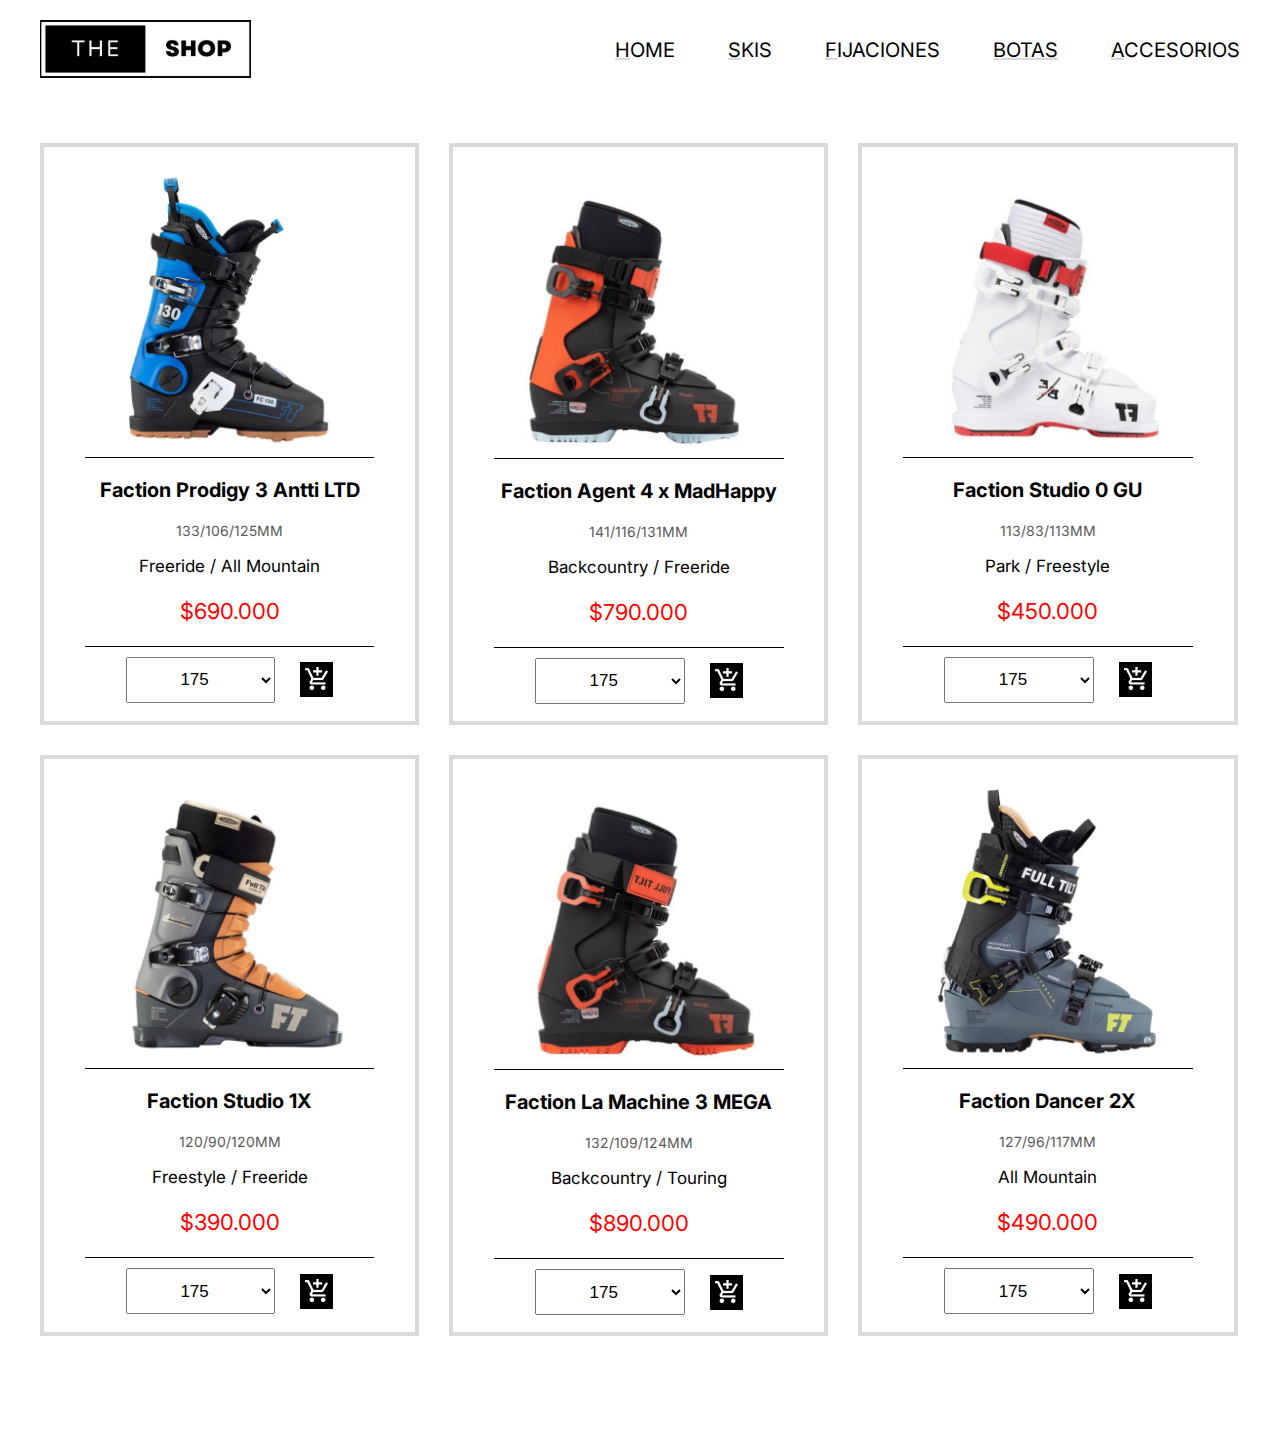
==== botas.html @ 1efed8c3 "First Commit" ====
<!DOCTYPE html>
<html lang="en">
<head>
    <meta charset="UTF-8">
    <meta http-equiv="X-UA-Compatible" content="IE=edge">
    <meta name="viewport" content="width=device-width, initial-scale=1.0">
    <style>
        @import url('https://fonts.googleapis.com/css2?family=Inter:wght@500;600&display=swap');
      </style>
    <link rel="stylesheet" href="style.css">
    <title>The Shop</title>
</head>
<body>
   <div class="wrapper">
        <header>
            <a href="index.html"><img src="images/logo.svg" alt=""></a>
            <nav>
                <ul>
                    <li><a href="index.html"><span>H</span>OME</a></li>
                    <li><a href="skis.html"><span>S</span>KIS</a></li>
                    <li><a href="fijaciones.html"><span>F</span>IJACIONES</a></li>
                    <li><a class="current" href="botas.html"><span>B</span>OTAS</a></li>
                    <li><a href="accesorios.html"><span>A</span>CCESORIOS</a></li>
                </ul>
            </nav>
        </header>
        <main class="prods-main">
            <div class="cards">
                <div class="card">
                    <div class="prod-img">
                        <img src="images/bota-1.png" alt="">
                    </div>
                    <div class="prod-txt">
                        <h3 class="prod-name">Faction Prodigy 3 Antti LTD</h3>
                        <p class="prod-descr">133/106/125MM</p>
                        <p class="prod-type">Freeride / All Mountain</p>
                        <p class="price">$690.000</p>
                    </div>
                    <div class="prod-inter">
                        <select name="languages" id="lang">
                            <option value="175">175</option>
                            <option value="182">182</option>
                            <option value="188">188</option>
                        </select>
                        <button>
                            <a href="#"><img src="images/carrito.png" alt=""></a>
                        </button>
                    </div>
                </div>
                <div class="card">
                    <div class="prod-img">
                        <img src="images/bota-2.png" alt="">
                    </div>
                    <div class="prod-txt">
                        <h3 class="prod-name">Faction Agent 4 x MadHappy</h3>
                        <p class="prod-descr">141/116/131MM</p>
                        <p class="prod-type">Backcountry / Freeride</p>
                        <p class="price">$790.000</p>
                    </div>
                    <div class="prod-inter">
                        <select name="languages" id="lang">
                            <option value="175">175</option>
                            <option value="182">182</option>
                            <option value="188">188</option>
                        </select>
                        <button>
                            <a href="#"><img src="images/carrito.png" alt=""></a>
                        </button>
                    </div>
                </div>
                <div class="card">
                    <div class="prod-img">
                        <img src="images/bota-3.png" alt="">
                    </div>
                    <div class="prod-txt">
                        <h3 class="prod-name">Faction Studio 0 GU</h3>
                        <p class="prod-descr">113/83/113MM</p>
                        <p class="prod-type">Park / Freestyle</p>
                        <p class="price">$450.000</p>
                    </div>
                    <div class="prod-inter">
                        <select name="languages" id="lang">
                            <option value="175">175</option>
                            <option value="182">182</option>
                            <option value="188">188</option>
                        </select>
                        <button>
                            <a href="#"><img src="images/carrito.png" alt=""></a>
                        </button>
                    </div>
                </div>
                <div class="card">
                    <div class="prod-img">
                        <img src="images/bota-4.png" alt="">
                    </div>
                    <div class="prod-txt">
                        <h3 class="prod-name">Faction Studio 1X</h3>
                        <p class="prod-descr">120/90/120MM</p>
                        <p class="prod-type">Freestyle / Freeride</p>
                        <p class="price">$390.000</p>
                    </div>
                    <div class="prod-inter">
                        <select name="languages" id="lang">
                            <option value="175">175</option>
                            <option value="182">182</option>
                            <option value="188">188</option>
                        </select>
                        <button>
                            <a href="#"><img src="images/carrito.png" alt=""></a>
                        </button>
                    </div>
                </div>
                <div class="card">
                    <div class="prod-img">
                        <img src="images/bota-5.png" alt="">
                    </div>
                    <div class="prod-txt">
                        <h3 class="prod-name">Faction La Machine 3 MEGA</h3>
                        <p class="prod-descr">132/109/124MM</p>
                        <p class="prod-type">Backcountry / Touring</p>
                        <p class="price">$890.000</p>
                    </div>
                    <div class="prod-inter">
                        <select name="languages" id="lang">
                            <option value="175">175</option>
                            <option value="182">182</option>
                            <option value="188">188</option>
                        </select>
                        <button>
                            <a href="#"><img src="images/carrito.png" alt=""></a>
                        </button>
                    </div>
                </div>
                <div class="card">
                    <div class="prod-img">
                        <img src="images/bota-6.png" alt="">
                    </div>
                    <div class="prod-txt">
                        <h3 class="prod-name">Faction Dancer 2X</h3>
                        <p class="prod-descr">127/96/117MM</p>
                        <p class="prod-type">All Mountain</p>
                        <p class="price">$490.000</p>
                    </div>
                    <div class="prod-inter">
                        <select name="languages" id="lang">
                            <option value="175">175</option>
                            <option value="182">182</option>
                            <option value="188">188</option>
                        </select>
                        <button>
                            <a href="#"><img src="images/carrito.png" alt=""></a>
                        </button>
                    </div>
                </div>
            </div>
        </main>
   </div> 
</body>
</html>
---- style.css ----
/* Comun */

html {
    font-size: 62.5%;
}

body {
    margin: 0;
    font-family: 'Inter';
}

.wrapper {
    max-width: 1200px;
    margin: 0 auto;
}

header {
    display: flex;
    justify-content: space-between;
    align-items: center;
    margin-top: 2em;
}

header img {
    width: 21.1em;
}

header nav ul {
    display: flex;
    justify-content: space-around;
    list-style: none;
    margin: 0;
}

li {
    margin-left: 5.3em;
}

a span {
    text-decoration: underline 0.1em #DADADA;
}

li a {
    text-decoration: none #DADADA;
    font-size: 2rem;
    font-weight: 'Medium';
    color: black;
}

li a:hover {
    text-decoration: underline 0.1em #DADADA;
    transition: 1s;
}

.current {
    text-decoration: underline 0.1em #DADADA
}


/* HOME */

.home-main {
    display: flex;
    align-items: center;
    gap: 4em;
    margin-top: 6.3em;
}

.hero-img {
    width: 55%;
}

.hero-col-2 {
    display: flex;
    flex-direction: column;
    align-items: center;
    justify-content: center;
    height: fit-content;
}

.hero-txt-a {
    margin: 0;
    font-size: 3.5rem;
    font-weight: 'Semi Bold';
}

.hero-txt-b {
    margin: 0;
    font-size: 3.1rem;
    font-weight: 'Semi Bold';
    margin-bottom: 1.3em;
}

.cta {
    font-size: 2.4rem;
    font-weight: 'Medium';
    margin-bottom: 2em;
}

.btn-blk {
    width: 9em;
    color: white;
    background-color: black;
    font-size: 2rem;
    font-weight: 'Medium';
    padding: 0.65em 1.5em;
    text-align: center;
    text-decoration: none;
}

.btn-wht {
    color: black;
    background-color: white;
    font-size: 2rem;
    font-weight: 'Medium';
    padding: 0.65em 1.5em;
    text-align: center;
    border: solid 2px black;
    text-decoration: none;
}

.btn-container {
    margin-top: 0em;
    display: flex;
    gap: 4em;
}

.btn-col-1,
.btn-col-2 {
    display: flex;
    flex-direction: column;
    gap: 3.5em;
}

.marcas {
    display: flex;
    align-items: center;
    justify-content: center;
    margin-top: 5em;
    margin-left: 3.2em;
    gap: 12em;
}

.marcas-col-1,
.marcas-col-2 {
    display: flex;
    flex-direction: column;
    align-items: center;
    gap: 4em;
}

.grids {
    display: flex;
    flex-direction: column;
    align-items: center;
    justify-content: center;
}

/* PRODS */

.prods-main {
    margin-top: 6.3em;
    margin-bottom: 10em;
}

.cards {
    display: flex;
    flex-wrap: wrap;
    gap: 3em;
    width: 100%;
}

.card {
    width: 31.6%;
    display: flex;
    flex-direction: column;
    align-items: center;
    border: 0.4em solid #DADADA;
    box-sizing: border-box;
}

.card:hover {
    border: 0.4em solid black;
    transition: 0.7s;
}

.prod-img {
    max-width: 100%;
    cursor: pointer;
}

.prod-img img {
    max-width: 100%;
}

.prod-txt {
    text-align: center;
    width: 78%;
    border-top: 0.1em solid black;
    border-bottom: 0.1em solid black;
}

.prod-descr {
    font-size: 1.4rem;
    font-weight: 'medium';
    color: #5A5A5A;
}

.prod-name {
    font-size: 2rem;
    font-weight: 'medium';
}

.prod-type {
    font-size: 1.7rem;
    font-weight: 'medium';
}

.price {
    font-size: 2.2rem;
    font-weight: 'medium';
    color: red;
}

.prod-inter {
    margin-top: 1em;
    margin-bottom: 1.7em;
    display: flex;
    align-items: center;
    gap: 2.5em;
}

.prod-inter button {
    background-color: black;
    color: inherit;
    border: none;
    padding: 0.5em;
    font: inherit;
    cursor: pointer;
    outline: inherit;
}

.prod-inter select {
    width: 8.8em;
    height: 2.7em;
    text-align: center;
    font-size: 1.7rem;
    font-weight: 'medium';
    cursor: pointer;
}
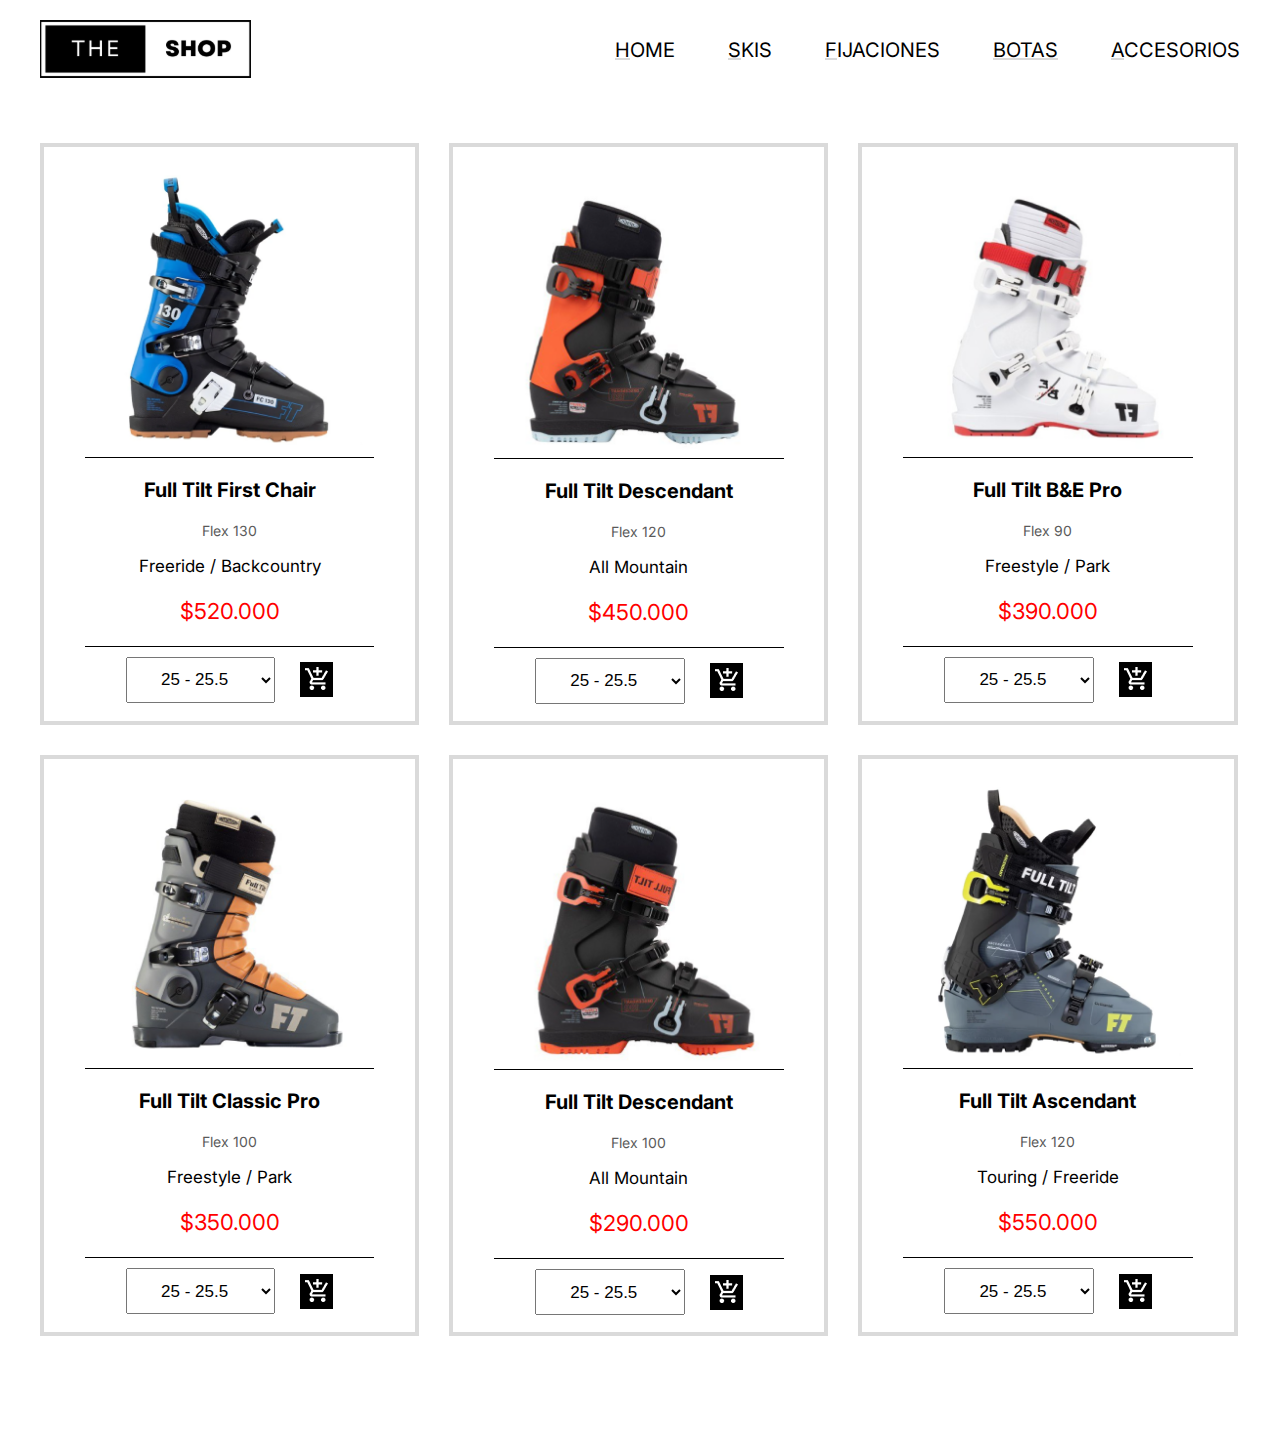
==== commit d44116aa: "Add files via upload" ====
--- a/botas.html
+++ b/botas.html
@@ -31,16 +31,18 @@
                         <img src="images/bota-1.png" alt="">
                     </div>
                     <div class="prod-txt">
-                        <h3 class="prod-name">Faction Prodigy 3 Antti LTD</h3>
-                        <p class="prod-descr">133/106/125MM</p>
-                        <p class="prod-type">Freeride / All Mountain</p>
-                        <p class="price">$690.000</p>
+                        <h3 class="prod-name">Full Tilt First Chair</h3>
+                        <p class="prod-descr">Flex 130</p>
+                        <p class="prod-type">Freeride / Backcountry</p>
+                        <p class="price">$520.000</p>
                     </div>
                     <div class="prod-inter">
                         <select name="languages" id="lang">
-                            <option value="175">175</option>
-                            <option value="182">182</option>
-                            <option value="188">188</option>
+                            <option value="25.5">25 - 25.5</option>
+                            <option value="26.5">26 - 26.5</option>
+                            <option value="27.5">27 - 27.5</option>
+                            <option value="28.5">28 - 28.5</option>
+                            <option value="29.5">29 - 29.5</option>
                         </select>
                         <button>
                             <a href="#"><img src="images/carrito.png" alt=""></a>
@@ -52,16 +54,18 @@
                         <img src="images/bota-2.png" alt="">
                     </div>
                     <div class="prod-txt">
-                        <h3 class="prod-name">Faction Agent 4 x MadHappy</h3>
-                        <p class="prod-descr">141/116/131MM</p>
-                        <p class="prod-type">Backcountry / Freeride</p>
-                        <p class="price">$790.000</p>
+                        <h3 class="prod-name">Full Tilt Descendant</h3>
+                        <p class="prod-descr">Flex 120</p>
+                        <p class="prod-type">All Mountain</p>
+                        <p class="price">$450.000</p>
                     </div>
                     <div class="prod-inter">
                         <select name="languages" id="lang">
-                            <option value="175">175</option>
-                            <option value="182">182</option>
-                            <option value="188">188</option>
+                            <option value="25.5">25 - 25.5</option>
+                            <option value="26.5">26 - 26.5</option>
+                            <option value="27.5">27 - 27.5</option>
+                            <option value="28.5">28 - 28.5</option>
+                            <option value="29.5">29 - 29.5</option>
                         </select>
                         <button>
                             <a href="#"><img src="images/carrito.png" alt=""></a>
@@ -73,16 +77,18 @@
                         <img src="images/bota-3.png" alt="">
                     </div>
                     <div class="prod-txt">
-                        <h3 class="prod-name">Faction Studio 0 GU</h3>
-                        <p class="prod-descr">113/83/113MM</p>
-                        <p class="prod-type">Park / Freestyle</p>
-                        <p class="price">$450.000</p>
+                        <h3 class="prod-name">Full Tilt B&E Pro</h3>
+                        <p class="prod-descr">Flex 90</p>
+                        <p class="prod-type">Freestyle / Park</p>
+                        <p class="price">$390.000</p>
                     </div>
                     <div class="prod-inter">
                         <select name="languages" id="lang">
-                            <option value="175">175</option>
-                            <option value="182">182</option>
-                            <option value="188">188</option>
+                            <option value="25.5">25 - 25.5</option>
+                            <option value="26.5">26 - 26.5</option>
+                            <option value="27.5">27 - 27.5</option>
+                            <option value="28.5">28 - 28.5</option>
+                            <option value="29.5">29 - 29.5</option>
                         </select>
                         <button>
                             <a href="#"><img src="images/carrito.png" alt=""></a>
@@ -94,16 +100,18 @@
                         <img src="images/bota-4.png" alt="">
                     </div>
                     <div class="prod-txt">
-                        <h3 class="prod-name">Faction Studio 1X</h3>
-                        <p class="prod-descr">120/90/120MM</p>
-                        <p class="prod-type">Freestyle / Freeride</p>
-                        <p class="price">$390.000</p>
+                        <h3 class="prod-name">Full Tilt Classic Pro</h3>
+                        <p class="prod-descr">Flex 100</p>
+                        <p class="prod-type">Freestyle / Park</p>
+                        <p class="price">$350.000</p>
                     </div>
                     <div class="prod-inter">
                         <select name="languages" id="lang">
-                            <option value="175">175</option>
-                            <option value="182">182</option>
-                            <option value="188">188</option>
+                            <option value="25.5">25 - 25.5</option>
+                            <option value="26.5">26 - 26.5</option>
+                            <option value="27.5">27 - 27.5</option>
+                            <option value="28.5">28 - 28.5</option>
+                            <option value="29.5">29 - 29.5</option>
                         </select>
                         <button>
                             <a href="#"><img src="images/carrito.png" alt=""></a>
@@ -115,16 +123,18 @@
                         <img src="images/bota-5.png" alt="">
                     </div>
                     <div class="prod-txt">
-                        <h3 class="prod-name">Faction La Machine 3 MEGA</h3>
-                        <p class="prod-descr">132/109/124MM</p>
-                        <p class="prod-type">Backcountry / Touring</p>
-                        <p class="price">$890.000</p>
+                        <h3 class="prod-name">Full Tilt Descendant</h3>
+                        <p class="prod-descr">Flex 100</p>
+                        <p class="prod-type">All Mountain</p>
+                        <p class="price">$290.000</p>
                     </div>
                     <div class="prod-inter">
                         <select name="languages" id="lang">
-                            <option value="175">175</option>
-                            <option value="182">182</option>
-                            <option value="188">188</option>
+                            <option value="25.5">25 - 25.5</option>
+                            <option value="26.5">26 - 26.5</option>
+                            <option value="27.5">27 - 27.5</option>
+                            <option value="28.5">28 - 28.5</option>
+                            <option value="29.5">29 - 29.5</option>
                         </select>
                         <button>
                             <a href="#"><img src="images/carrito.png" alt=""></a>
@@ -136,16 +146,18 @@
                         <img src="images/bota-6.png" alt="">
                     </div>
                     <div class="prod-txt">
-                        <h3 class="prod-name">Faction Dancer 2X</h3>
-                        <p class="prod-descr">127/96/117MM</p>
-                        <p class="prod-type">All Mountain</p>
-                        <p class="price">$490.000</p>
+                        <h3 class="prod-name">Full Tilt Ascendant</h3>
+                        <p class="prod-descr">Flex 120</p>
+                        <p class="prod-type">Touring / Freeride</p>
+                        <p class="price">$550.000</p>
                     </div>
                     <div class="prod-inter">
                         <select name="languages" id="lang">
-                            <option value="175">175</option>
-                            <option value="182">182</option>
-                            <option value="188">188</option>
+                            <option value="25.5">25 - 25.5</option>
+                            <option value="26.5">26 - 26.5</option>
+                            <option value="27.5">27 - 27.5</option>
+                            <option value="28.5">28 - 28.5</option>
+                            <option value="29.5">29 - 29.5</option>
                         </select>
                         <button>
                             <a href="#"><img src="images/carrito.png" alt=""></a>
